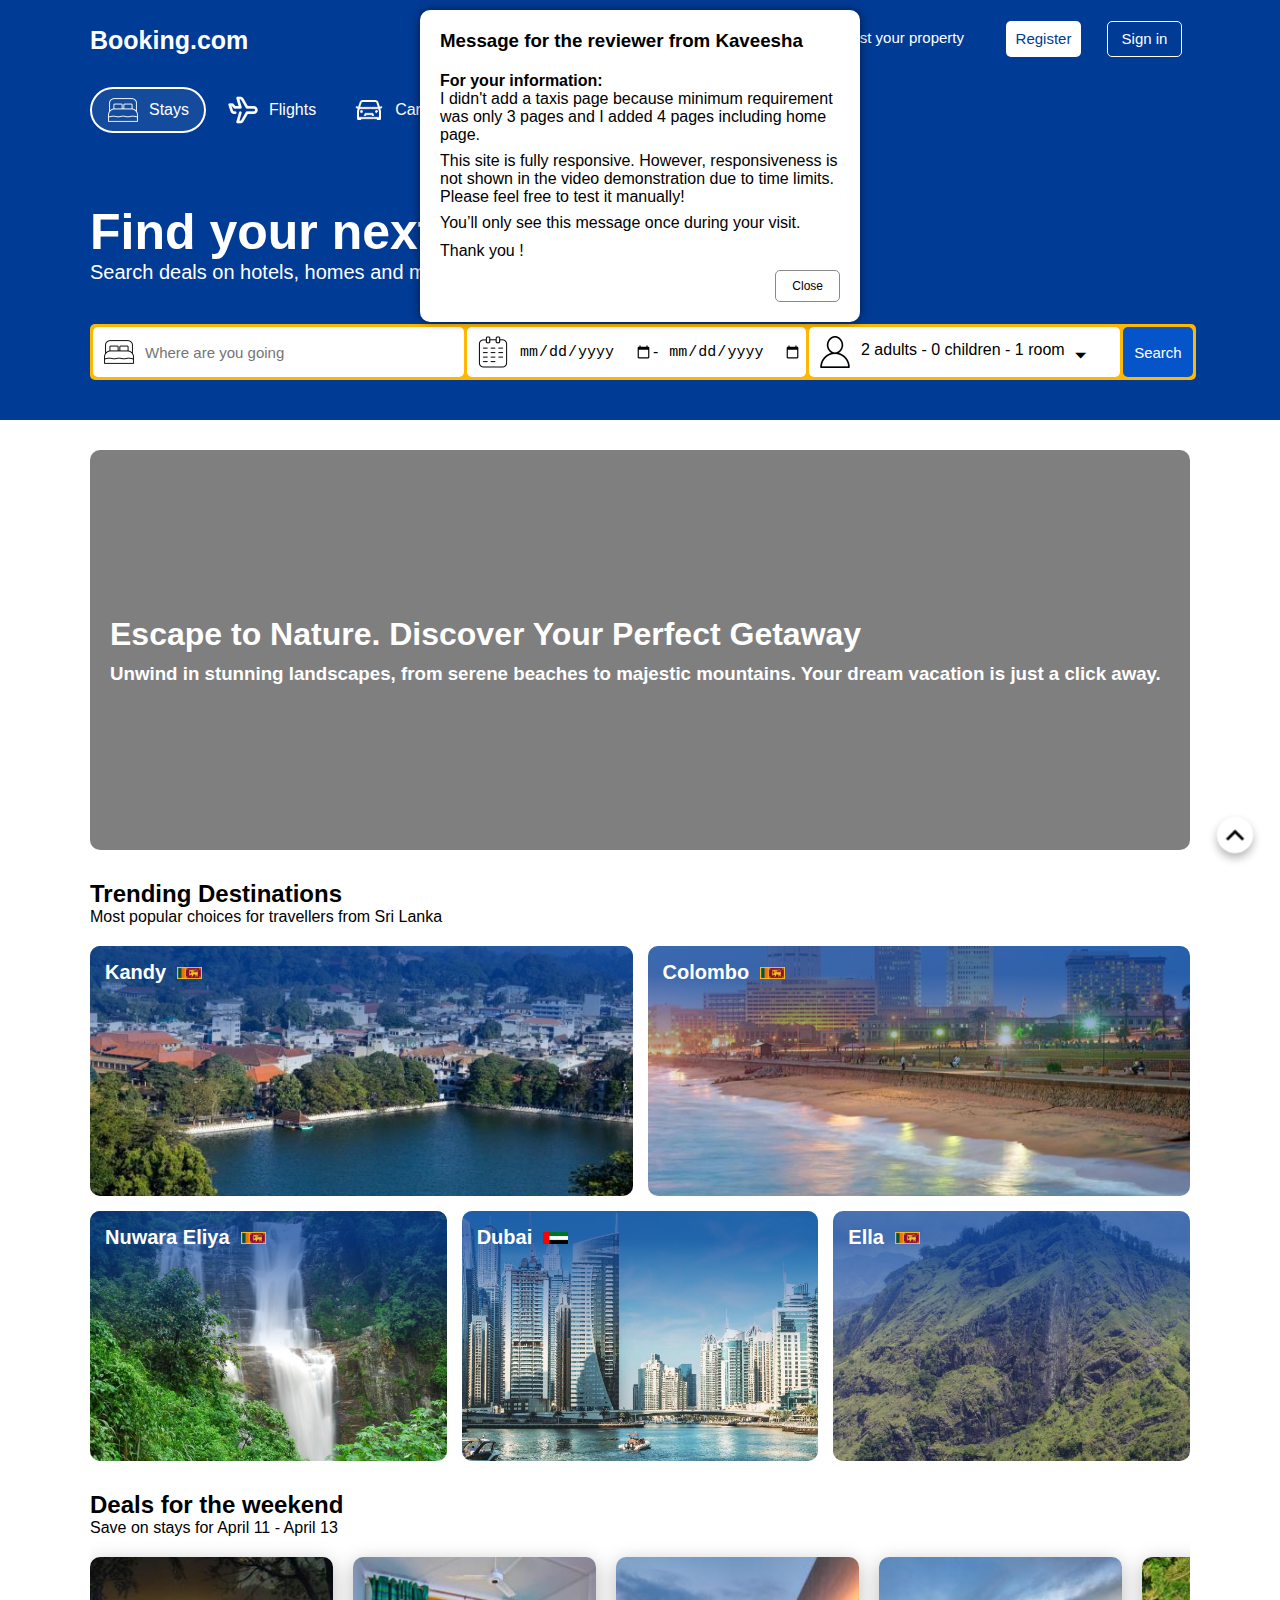
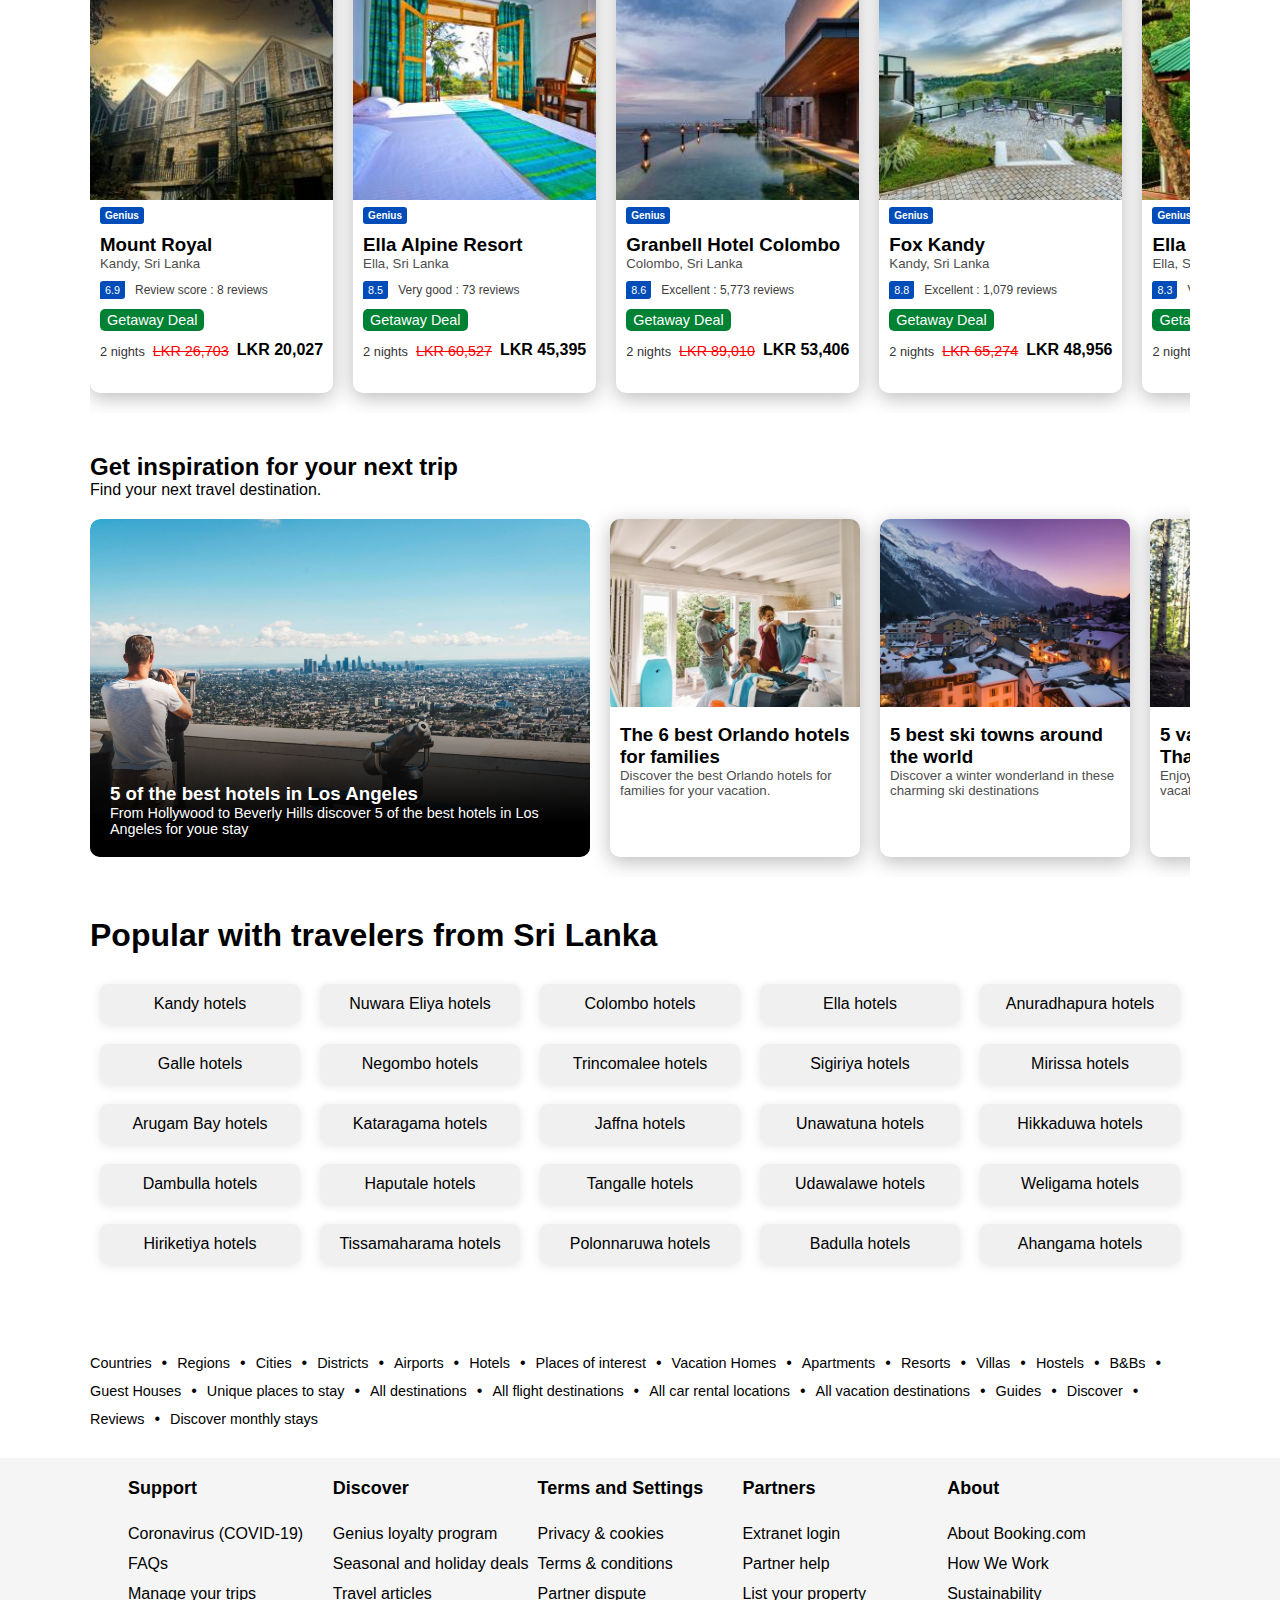
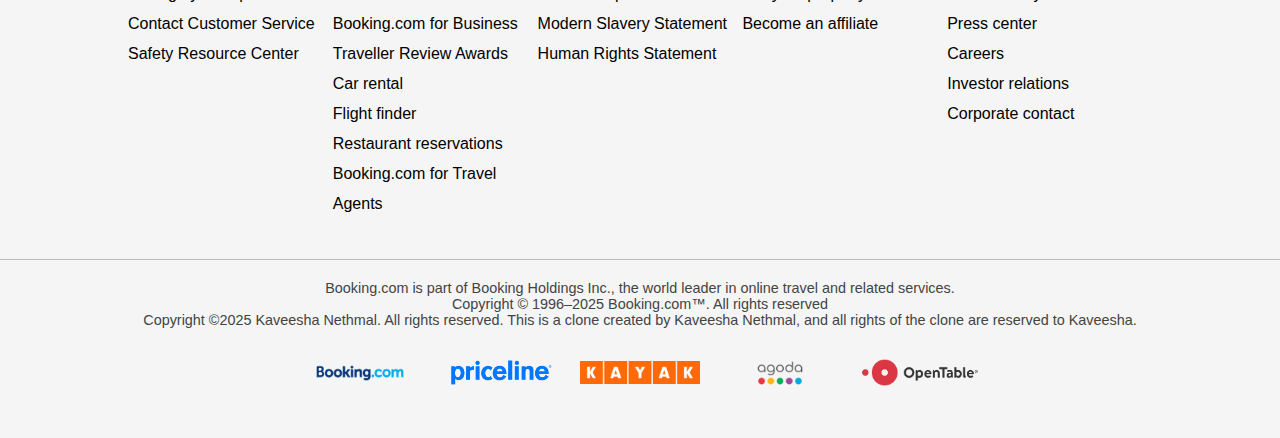
==== index.html @ efc2f918 "Initial commit" ====
<!DOCTYPE html>
<html lang="en">
  <head>
    <meta charset="UTF-8" />
    <meta name="viewport" content="width=device-width, initial-scale=1.0" />
    <meta
      name="description"
      content="Book hotels, flights, car rentals, and more at Booking.com. Get the best deals for your perfect vacation."
    />

    <link
      rel="icon"
      type="image/png"
      sizes="32x32"
      href="favicon/favicon-32x32.png"
    />
    <link
      rel="icon"
      type="image/png"
      sizes="16x16"
      href="favicon/favicon-16x16.png"
    />
    <link rel="shortcut icon" href="favicon/favicon.ico" />
    <link rel="apple-touch-icon" href="favicon/apple-touch-icon.png" />
    <link rel="manifest" href="favicon/site.webmanifest" />
    <title>
      Booking.com | Clone site | The best hotels, flights, car rentals &
      accommodations
    </title>
    <link rel="stylesheet" href="style.css" />

      <!-- Code By Kaveesha Nethmal 244176N -->
  </head>
  <body>
    <div class="firstAlertMessage">
      <div class="alert-message">
        <h3>Message for the reviewer from Kaveesha</h3>
        <h4>For your information:</h4>
        <p>
          I didn't add a taxis page because minimum requirement was only 3 pages
          and I added 4 pages including home page.
        </p>
        <p>
          This site is fully responsive. However, responsiveness is not shown in
          the video demonstration due to time limits. Please feel free to test
          it manually!
        </p>
        <p>You’ll only see this message once during your visit.</p>
        <p style="margin-top: 10px">Thank you !</p>
        <div class="close-btn-wrap">
          <button id="close-btn" onclick="hideNotification()">Close</button>
        </div>
      </div>
    </div>
    <div class="main-section-wrapper">
      <div class="main-section">
        <div class="title-bar">
          <h1 id="site-name">
            <a href="https://www.booking.com/">Booking.com</a>
          </h1>
          <ul class="preferences">
            <li class="group-1">
              <select name="currency-pr">
                <option value="lkr">LKR</option>
                <option value="usd">USD</option>
              </select>
            </li>
            <li class="pref-item group-1" id="lang" onclick="showAlert()"></li>
            <li class="pref-item group-1" id="help" onclick="showAlert()"></li>
            <li class="pref-item group-1" id="sell">
              <a
                href="https://join.booking.com/?aid=304142&label=gen173nr-1FCAEoggI46AdIM1gEaIUBiAEBmAExuAEXyAEP2AEB6AEB-AECiAIBqAIDuAKThcW_BsACAdICJGQyYTJjYzhhLWQwY2UtNGFlYy1iZDM1LWYxNTMzYjYzMGU4ZdgCBeACAQ&lang=en-us&sid=c67361e63d53489f1a1eac7b17ed093a&utm_medium=frontend&utm_source=topbar"
                target="_blank"
                >List your property</a
              >
            </li>
            <li class="sign group-2">
              <button class="connect" id="register" onclick="showAlert()">
                Register
              </button>
            </li>
            <li class="sign group-2">
              <button class="connect" id="sign-in" onclick="showAlert()">
                Sign in
              </button>
            </li>
          </ul>
        </div>

        <nav>
          <ul>
            <li>
              <a href="#" class="active-nav"
                ><img src="assets/logo/bed.png" alt="bed icon" /><span
                  >Stays</span
                ></a
              >
            </li>
            <li>
              <a href="flights.html"
                ><img src="assets/logo/flight.png" alt="flight icon" /><span
                  >Flights</span
                ></a
              >
            </li>
            <li>
              <a href="car_rent.html"
                ><img src="assets/logo/car.png" alt="car icon" /><span
                  >Car Rentals</span
                ></a
              >
            </li>
            <li>
              <a href="attractions.html"
                ><img
                  src="assets/logo/ferris_wheel.png"
                  alt="ferris wheel icon"
                /><span>Attractions</span></a
              >
            </li>
            <li>
              <a href="#" onclick="showAlertNonExist()"
                ><img src="assets/logo/taxi.png" alt="taxi icon" /><span
                  >Airport Taxi</span
                ></a
              >
            </li>
          </ul>
        </nav>

        <div class="main-text">
          <h1>Find your next stay</h1>
          <h3>Search deals on hotels, homes and much more...</h3>
        </div>

        <div class="input-bar">
          <div id="destination" class="input-items">
            <img src="assets/logo/bed_black.png" alt="bed logo" />
            <input type="text" placeholder="Where are you going" />
          </div>
          <div id="date" class="input-items">
            <img src="assets/logo/calender.png" alt="calender logo" />
            <input type="date" placeholder="Check-in date - Check-out date" />
            <span> - </span>
            <input type="date" placeholder="Check-in date - Check-out date" />
          </div>
          <div id="info" class="input-items" onclick="showDropMenu(event)">
            <div class="info-in-wrap">
              <img src="assets/logo/avatar.png" alt="avatar logo" />
              <p id="count">
                <span id="count-data">2 adults - 0 children - 1 room </span
                ><span id="arrow">⏶</span>
              </p>
            </div>

            <div class="drop-down" id="drop-menu">
              <div class="drop-down-item">
                <label for="adult-count">Adults</label>
                <input
                  type="number"
                  min="1"
                  step="1"
                  value="2"
                  id="adult-count"
                  class="count-input"
                />
              </div>
              <div class="drop-down-item">
                <label for="children-count">Children</label>
                <input
                  type="number"
                  min="0"
                  step="1"
                  value="0"
                  id="children-count"
                  class="count-input"
                />
              </div>
              <div class="drop-down-item">
                <label for="rooms-count">Rooms</label>
                <input
                  type="number"
                  min="1"
                  step="1"
                  value="1"
                  id="rooms-count"
                  class="count-input"
                />
              </div>
              <div class="drop-down-item" id="ispet_item">
                <label for="ispet">Travelling with pets ?</label>
                <input type="checkbox" id="ispet" />
              </div>
              <p class="message">
                Assistance animals aren't considered as pets.
              </p>
              <button id="confirm-btn" onclick="updateData()">Confirm</button>
            </div>
          </div>
          <button id="search-input" type="submit">Search</button>
        </div>
      </div>
    </div>

    <main>
      <a href="#" id="backToTop" title="Go to top"> </a>
      <div class="main-video">
        <video
          src="assets/The Breathtaking Beauty of Nature _ HD.mp4"
          autoplay
          muted
          loop
        ></video>
        <div class="video-text">
          <h1>Escape to Nature. Discover Your Perfect Getaway</h1>
          <h3>
            Unwind in stunning landscapes, from serene beaches to majestic
            mountains. Your dream vacation is just a click away.
          </h3>
        </div>
      </div>

      <div class="main-content">
        <div class="sub-section" id="trending">
          <div class="sub-section-title" id="trending-title">
            <h2>Trending Destinations</h2>
            <h4>Most popular choices for travellers from Sri Lanka</h4>
          </div>
          <div class="trending-dest">
            <div class="first-row">
              <div class="destination-places" id="kandy-des">
                <p class="name">
                  Kandy &nbsp;<span
                    ><img
                      src="assets/Flag_of_Sri_Lanka.png"
                      alt="flag of sri lanka"
                  /></span>
                </p>
              </div>
              <div class="destination-places" id="colombo-des">
                <p class="name">
                  Colombo &nbsp;<span
                    ><img
                      src="assets/Flag_of_Sri_Lanka.png"
                      alt="flag of sri lanka"
                  /></span>
                </p>
              </div>
            </div>
            <div class="second-row">
              <div class="destination-places" id="nuwaraeliya-des">
                <p class="name">
                  Nuwara Eliya &nbsp;<span
                    ><img
                      src="assets/Flag_of_Sri_Lanka.png"
                      alt="flag of sri lanka"
                  /></span>
                </p>
              </div>
              <div class="destination-places" id="dubai-des">
                <p class="name">
                  Dubai &nbsp;<span
                    ><img
                      src="assets/Flag_of_the_United_Arab_Emirates.png"
                      alt="flag of sri lanka"
                  /></span>
                </p>
              </div>
              <div class="destination-places" id="ella-des">
                <p class="name">
                  Ella &nbsp;<span
                    ><img
                      src="assets/Flag_of_Sri_Lanka.png"
                      alt="flag of sri lanka"
                  /></span>
                </p>
              </div>
            </div>
          </div>
        </div>

        <div class="sub-section" id="deals">
          <div class="sub-section-title" id="deals-title">
            <h2>Deals for the weekend</h2>
            <h4>Save on stays for April 11 - April 13</h4>
          </div>
          <div class="scroll-x-bar" id="deals-scrollbar">
            <a href="#" target="_blank" class="scroll-x-card" id="deal-1">
              <div class="place-image">
                <img
                  src="assets/deals_places/mtRoyal.jpg"
                  alt="Mount Royal Image"
                />
              </div>
              <div class="deal-content">
                <p class="genius-tag">Genius</p>
                <h3 class="hotel-name">Mount Royal</h3>
                <h5 class="hotel-address">Kandy, Sri Lanka</h5>
                <div class="review">
                  <p class="rating">6.9</p>
                  <p class="rate-text">Review score : <span>8 reviews</span></p>
                </div>
                <p class="offer">Getaway Deal</p>
                <div class="price">
                  <p class="time">2 nights</p>
                  <p class="old-price">LKR 26,703</p>
                  <p class="new-price">LKR 20,027</p>
                </div>
              </div>
            </a>

            <a href="#" target="_blank" class="scroll-x-card" id="deal-2">
              <div class="place-image">
                <img
                  src="assets/deals_places/EllaAlpine.jpg"
                  alt="Ella Alpine Image"
                />
              </div>
              <div class="deal-content">
                <p class="genius-tag">Genius</p>
                <h3 class="hotel-name">Ella Alpine Resort</h3>
                <h5 class="hotel-address">Ella, Sri Lanka</h5>
                <div class="review">
                  <p class="rating">8.5</p>
                  <p class="rate-text">Very good : <span>73 reviews</span></p>
                </div>
                <p class="offer">Getaway Deal</p>
                <div class="price">
                  <p class="time">2 nights</p>
                  <p class="old-price">LKR 60,527</p>
                  <p class="new-price">LKR 45,395</p>
                </div>
              </div>
            </a>

            <a href="#" target="_blank" class="scroll-x-card" id="deal-3">
              <div class="place-image">
                <img
                  src="assets/deals_places/granbell.jpg"
                  alt="Granbell Hotel Image"
                />
              </div>
              <div class="deal-content">
                <p class="genius-tag">Genius</p>
                <h3 class="hotel-name">Granbell Hotel Colombo</h3>
                <h5 class="hotel-address">Colombo, Sri Lanka</h5>
                <div class="review">
                  <p class="rating">8.6</p>
                  <p class="rate-text">
                    Excellent : <span>5,773 reviews</span>
                  </p>
                </div>
                <p class="offer">Getaway Deal</p>
                <div class="price">
                  <p class="time">2 nights</p>
                  <p class="old-price">LKR 89,010</p>
                  <p class="new-price">LKR 53,406</p>
                </div>
              </div>
            </a>

            <a href="#" target="_blank" class="scroll-x-card" id="deal-4">
              <div class="place-image">
                <img
                  src="assets/deals_places/foxKandy.jpg"
                  alt="Fox Kandy Image"
                />
              </div>
              <div class="deal-content">
                <p class="genius-tag">Genius</p>
                <h3 class="hotel-name">Fox Kandy</h3>
                <h5 class="hotel-address">Kandy, Sri Lanka</h5>
                <div class="review">
                  <p class="rating">8.8</p>
                  <p class="rate-text">
                    Excellent : <span>1,079 reviews</span>
                  </p>
                </div>
                <p class="offer">Getaway Deal</p>
                <div class="price">
                  <p class="time">2 nights</p>
                  <p class="old-price">LKR 65,274</p>
                  <p class="new-price">LKR 48,956</p>
                </div>
              </div>
            </a>

            <a href="#" target="_blank" class="scroll-x-card" id="deal-5">
              <div class="place-image">
                <img
                  src="assets/deals_places/EllaGreen.jpg"
                  alt="Ella green Image"
                />
              </div>
              <div class="deal-content">
                <p class="genius-tag">Genius</p>
                <h3 class="hotel-name">Ella Green Cottages</h3>
                <h5 class="hotel-address">Ella, Sri Lanka</h5>
                <div class="review">
                  <p class="rating">8.3</p>
                  <p class="rate-text">Very Good : <span>273 reviews</span></p>
                </div>
                <p class="offer">Getaway Deal</p>
                <div class="price">
                  <p class="time">2 nights</p>
                  <p class="old-price">LKR 43,674</p>
                  <p class="new-price">LKR 34,939</p>
                </div>
              </div>
            </a>

            <a href="#" target="_blank" class="scroll-x-card" id="deal-6">
              <div class="place-image">
                <img
                  src="assets/deals_places/nhCollection.jpg"
                  alt="NH collection Image"
                />
              </div>
              <div class="deal-content">
                <p class="genius-tag">Genius</p>
                <h3 class="hotel-name">NH Collection Colombo</h3>
                <h5 class="hotel-address">Colombo, Sri Lanka</h5>
                <div class="review">
                  <p class="rating">8.6</p>
                  <p class="rate-text">Excellent : <span>579 reviews</span></p>
                </div>
                <p class="offer">Limited time Deal</p>
                <div class="price">
                  <p class="time">2 nights</p>
                  <p class="old-price">LKR 74,768</p>
                  <p class="new-price">LKR 44,861</p>
                </div>
              </div>
            </a>

            <a href="#" target="_blank" class="scroll-x-card" id="deal-7">
              <div class="place-image">
                <img
                  src="assets/deals_places/hotelYo.jpg"
                  alt="Hotel Yo Image"
                />
              </div>
              <div class="deal-content">
                <p class="genius-tag">Genius</p>
                <h3 class="hotel-name">Hotel Yo Kandy</h3>
                <h5 class="hotel-address">Kandy, Sri Lanka</h5>
                <div class="review">
                  <p class="rating">8.4</p>
                  <p class="rate-text">Very Good : <span>766 reviews</span></p>
                </div>
                <p class="offer">Limited time Deal</p>
                <div class="price">
                  <p class="time">2 nights</p>
                  <p class="old-price">LKR 62,663</p>
                  <p class="new-price">LKR 40,731</p>
                </div>
              </div>
            </a>

            <a href="#" target="_blank" class="scroll-x-card" id="deal-8">
              <div class="place-image">
                <img
                  src="assets/deals_places/levonB.jpg"
                  alt="Levon Boutique Image"
                />
              </div>
              <div class="deal-content">
                <p class="genius-tag">Genius</p>
                <h3 class="hotel-name">Levon Boutique Hotel</h3>
                <h5 class="hotel-address">Ella, Sri Lanka</h5>
                <div class="review">
                  <p class="rating">8.7</p>
                  <p class="rate-text">Excellent : <span>195 reviews</span></p>
                </div>
                <p class="offer">Getaway Deal</p>
                <div class="price">
                  <p class="time">2 nights</p>
                  <p class="old-price">LKR 180,987</p>
                  <p class="new-price">LKR 72,395</p>
                </div>
              </div>
            </a>

            <a href="#" target="_blank" class="scroll-x-card" id="deal-9">
              <div class="place-image">
                <img
                  src="assets/deals_places/sayuraHouse.jpg"
                  alt="Sayura house Image"
                />
              </div>
              <div class="deal-content">
                <p class="genius-tag">Genius</p>
                <h3 class="hotel-name">Sayura House</h3>
                <h5 class="hotel-address">Colombo, Sri Lanka</h5>
                <div class="review">
                  <p class="rating">9.3</p>
                  <p class="rate-text">Wonderful : <span>485 reviews</span></p>
                </div>
                <p class="offer">Getaway Deal</p>
                <div class="price">
                  <p class="time">2 nights</p>
                  <p class="old-price">LKR 48,463</p>
                  <p class="new-price">LKR 29,077</p>
                </div>
              </div>
            </a>

            <a href="#" target="_blank" class="scroll-x-card" id="deal-10">
              <div class="place-image">
                <img
                  src="assets/deals_places/travellersNest.jpg"
                  alt="Travellers Nest Image"
                />
              </div>
              <div class="deal-content">
                <p class="genius-tag">Genius</p>
                <h3 class="hotel-name">Hotel Travellers Nest Kandy</h3>
                <h5 class="hotel-address">Kandy, Sri Lanka</h5>
                <div class="review">
                  <p class="rating">7.8</p>
                  <p class="rate-text">Good : <span>443 reviews</span></p>
                </div>
                <p class="offer">Getaway Deal</p>
                <div class="price">
                  <p class="time">2 nights</p>
                  <p class="old-price">LKR 97,027</p>
                  <p class="new-price">LKR 29,109</p>
                </div>
              </div>
            </a>
          </div>
        </div>

        <div class="sub-section" id="ideas">
          <div class="sub-section-title" id="ideas-title">
            <h2>Get inspiration for your next trip</h2>
            <h4>Find your next travel destination.</h4>
          </div>

          <div class="scroll-x-bar next-trip-bar" id="ideas-scrollbar">
            <a href="#" target="_blank" id="first-card">
              <div class="article-nav">
                <div class="article-image">
                  <img src="assets/losangales.jpg" alt="" />
                </div>
                <div class="article-overlay-text">
                  <h3>5 of the best hotels in Los Angeles</h3>
                  <p>
                    From Hollywood to Beverly Hills discover 5 of the best
                    hotels in Los Angeles for youe stay
                  </p>
                </div>
              </div>
            </a>

            <a
              href="#"
              target="_blank"
              class="scroll-x-card next-trip-card"
              id="recom-card-2"
            >
              <div class="place-image">
                <img src="assets/orlandofamily.jpg" alt="A family" />
              </div>
              <div class="deal-content">
                <h3 class="title-recom">
                  The 6 best Orlando hotels for families
                </h3>
                <h5 class="description-recom">
                  Discover the best Orlando hotels for families for your
                  vacation.
                </h5>
              </div>
            </a>

            <a
              href="#"
              target="_blank"
              class="scroll-x-card next-trip-card"
              id="recom-card-3"
            >
              <div class="place-image">
                <img src="assets/skitown.jpg" alt="an image of a snowy city" />
              </div>
              <div class="deal-content">
                <h3 class="title-recom">5 best ski towns around the world</h3>
                <h5 class="description-recom">
                  Discover a winter wonderland in these charming ski
                  destinations
                </h5>
              </div>
            </a>

            <a
              href="#"
              target="_blank"
              class="scroll-x-card next-trip-card"
              id="recom-card-4"
            >
              <div class="place-image">
                <img src="assets/vacation.jpg" alt="vacation home" />
              </div>
              <div class="deal-content">
                <h3 class="title-recom">
                  5 vacation homes for a Thanksgiving getaway
                </h3>
                <h5 class="description-recom">
                  Enjoy Thanksgiving dinner at these vacation homes
                </h5>
              </div>
            </a>

            <a
              href="#"
              target="_blank"
              class="scroll-x-card next-trip-card"
              id="recom-card-5"
            >
              <div class="place-image">
                <img src="assets/orlandofamily.jpg" alt="A family" />
              </div>
              <div class="deal-content">
                <h3 class="title-recom">6 incredible Bangkok rooftop bars</h3>
                <h5 class="description-recom">
                  Amazing city views, cocktails and world class cuisine
                </h5>
              </div>
            </a>
          </div>
        </div>

        <div class="sub-section" id="ideas">
          <div class="sub-section-title" id="ideas-title">
            <h1>Popular with travelers from Sri Lanka</h1>
          </div>
          <div class="popular-hotel-list">
            <a href="#" class="popular-hotel"><div>Kandy hotels</div></a>
            <a href="#" class="popular-hotel"><div>Nuwara Eliya hotels</div></a>
            <a href="#" class="popular-hotel"><div>Colombo hotels</div></a>
            <a href="#" class="popular-hotel"><div>Ella hotels</div></a>
            <a href="#" class="popular-hotel"><div>Anuradhapura hotels</div></a>
            <a href="#" class="popular-hotel"><div>Galle hotels</div></a>
            <a href="#" class="popular-hotel"><div>Negombo hotels</div></a>
            <a href="#" class="popular-hotel"><div>Trincomalee hotels</div></a>
            <a href="#" class="popular-hotel"><div>Sigiriya hotels</div></a>
            <a href="#" class="popular-hotel"><div>Mirissa hotels</div></a>
            <a href="#" class="popular-hotel"><div>Arugam Bay hotels</div></a>
            <a href="#" class="popular-hotel"><div>Kataragama hotels</div></a>
            <a href="#" class="popular-hotel"><div>Jaffna hotels</div></a>
            <a href="#" class="popular-hotel"><div>Unawatuna hotels</div></a>
            <a href="#" class="popular-hotel"><div>Hikkaduwa hotels</div></a>
            <a href="#" class="popular-hotel"><div>Dambulla hotels</div></a>
            <a href="#" class="popular-hotel"><div>Haputale hotels</div></a>
            <a href="#" class="popular-hotel"><div>Tangalle hotels</div></a>
            <a href="#" class="popular-hotel"><div>Udawalawe hotels</div></a>
            <a href="#" class="popular-hotel"><div>Weligama hotels</div></a>
            <a href="#" class="popular-hotel"><div>Hiriketiya hotels</div></a>
            <a href="#" class="popular-hotel"
              ><div>Tissamaharama hotels</div></a
            >
            <a href="#" class="popular-hotel"><div>Polonnaruwa hotels</div></a>
            <a href="#" class="popular-hotel"><div>Badulla hotels</div></a>
            <a href="#" class="popular-hotel"><div>Ahangama hotels</div></a>
          </div>
        </div>

        <div class="explore-list">
          <ul>
            <li><a href="#">Countries</a></li>
            <li><a href="#">Regions</a></li>
            <li><a href="#">Cities</a></li>
            <li><a href="#">Districts</a></li>
            <li><a href="#">Airports</a></li>
            <li><a href="#">Hotels</a></li>
            <li><a href="#">Places of interest</a></li>
            <li><a href="#">Vacation Homes</a></li>
            <li><a href="#">Apartments</a></li>
            <li><a href="#">Resorts</a></li>
            <li><a href="#">Villas</a></li>
            <li><a href="#">Hostels</a></li>
            <li><a href="#">B&Bs</a></li>
            <li><a href="#">Guest Houses</a></li>
            <li><a href="#">Unique places to stay</a></li>
            <li><a href="#">All destinations</a></li>
            <li><a href="#">All flight destinations</a></li>
            <li><a href="#">All car rental locations</a></li>
            <li><a href="#">All vacation destinations</a></li>
            <li><a href="#">Guides</a></li>
            <li><a href="#">Discover</a></li>
            <li><a href="#">Reviews</a></li>
            <li><a href="#">Discover monthly stays</a></li>
          </ul>
        </div>
      </div>
    </main>

    <div class="footer-nav-wrapper">
      <div class="footer-nav">
        <div class="nav-item">
          <h2 class="footer-nav-title">Support</h2>
          <ul>
            <li><a href="#">Coronavirus (COVID-19) FAQs</a></li>
            <li><a href="#">Manage your trips</a></li>
            <li><a href="#">Contact Customer Service</a></li>
            <li><a href="#">Safety Resource Center</a></li>
          </ul>
        </div>
        <div class="nav-item">
          <h2 class="footer-nav-title">Discover</h2>
          <ul>
            <li><a href="#">Genius loyalty program</a></li>
            <li><a href="#">Seasonal and holiday deals</a></li>
            <li><a href="#">Travel articles</a></li>
            <li><a href="#">Booking.com for Business</a></li>
            <li><a href="#">Traveller Review Awards</a></li>
            <li><a href="#">Car rental</a></li>
            <li><a href="#">Flight finder</a></li>
            <li><a href="#">Restaurant reservations</a></li>
            <li><a href="#">Booking.com for Travel Agents</a></li>
          </ul>
        </div>
        <div class="nav-item">
          <h2 class="footer-nav-title">Terms and Settings</h2>
          <ul>
            <li><a href="#">Privacy & cookies</a></li>
            <li><a href="#">Terms & conditions</a></li>
            <li><a href="#">Partner dispute</a></li>
            <li><a href="#">Modern Slavery Statement</a></li>
            <li><a href="#">Human Rights Statement</a></li>
          </ul>
        </div>
        <div class="nav-item">
          <h2 class="footer-nav-title">Partners</h2>
          <ul>
            <li><a href="#">Extranet login</a></li>
            <li><a href="#">Partner help</a></li>
            <li><a href="#">List your property</a></li>
            <li><a href="#">Become an affiliate</a></li>
          </ul>
        </div>
        <div class="nav-item">
          <h2 class="footer-nav-title">About</h2>
          <ul>
            <li><a href="#">About Booking.com</a></li>
            <li><a href="#">How We Work</a></li>
            <li><a href="#">Sustainability</a></li>
            <li><a href="#">Press center</a></li>
            <li><a href="#">Careers</a></li>
            <li><a href="#">Investor relations</a></li>
            <li><a href="#">Corporate contact</a></li>
          </ul>
        </div>
      </div>
    </div>

    <footer>
      <div class="footer-text">
        <p>
          Booking.com is part of Booking Holdings Inc., the world leader in
          online travel and related services.
        </p>
        <p>Copyright © 1996–2025 Booking.com™. All rights reserved</p>
        <p>
          Copyright ©2025 Kaveesha Nethmal. All rights reserved. This is a clone
          created by Kaveesha Nethmal, and all rights of the clone are reserved
          to Kaveesha.
        </p>
      </div>
      <div class="logo-list">
        <img
          src="assets/footer_logo/Booking_com_logo.png"
          alt="logo of booking.com"
        />
        <img
          src="assets/footer_logo/Priceline_logo.png"
          alt="logo of priceline"
        />
        <img src="assets/footer_logo/Kayak_Logo.png" alt="logo of kayak" />
        <img src="assets/footer_logo/agoda_logo.png" alt="logo of agoda" />
        <img
          src="assets/footer_logo/opentable_logo.png"
          alt="logo of opentable"
        />
      </div>
    </footer>
      <!-- Code By Kaveesha Nethmal 244176N -->
    <script src="main.js"></script>
  </body>
</html>
---- style.css ----
* {
  margin: 0;
  padding: 0;
}

html {
  scroll-behavior: smooth;
}

body {
  width: 100%;
  font-family: "Segoe UI", "Helvetica Neue", Helvetica, Arial, sans-serif;
  position: relative;
}

.firstAlertMessage {
  position: absolute;
  top: 0;
  left: 0;
  width: 100vw;
  margin-top: 10px;
  display: flex;
  justify-content: center;
}

.firstAlertMessage .alert-message {
  max-width: 400px;
  height: auto;
  background-color: white;
  margin: 0 10px;
  padding: 20px;
  border-radius: 10px;
  box-shadow: rgba(0, 0, 0, 0.518) 0 0 10px;
}

.firstAlertMessage.hide {
  opacity: 0;
  transform: translateY(-600px);
  transition: all ease-in-out 0.5s;
}

.firstAlertMessage .alert-message h3 {
  margin-bottom: 20px;
}

.firstAlertMessage .alert-message p {
  margin-bottom: 8px;
}

.close-btn-wrap {
  width: 100%;
  display: flex;
  justify-content: flex-end;
  margin-top: 10px;
}

#close-btn {
  border: none;
  outline: none;
  padding: 8px 16px;
  font-size: 12px;
  border-radius: 5px;
  background-color: white;
  border: solid #898989 1px;
  cursor: pointer;
}

#close-btn:hover {
  border: solid #003b95 1px;
  background-color: #003b95;
  color: white;
}

.main-section-wrapper {
  width: 100%;
  background-color: #003b95;
  padding-top: 20px;
}

.main-section,
main {
  max-width: 1100px;
  margin: 0 auto;
  padding-top: 15px;
  display: flex;
  flex-direction: column;
  padding: 0 30px;
}

.title-bar {
  display: flex;
  justify-content: space-between;
  align-items: center;
  width: 100%;
}

.title-bar #site-name a {
  text-decoration: none;
  color: white;
  font-size: 25px;
}

.title-bar ul {
  list-style: none;
  display: flex;
  flex-wrap: wrap;
}

.title-bar ul .pref-item,
.title-bar ul li select {
  color: white;
  cursor: pointer;
  padding: 8px 16px;
  border-radius: 5px;
  font-size: 15px;
}

.title-bar ul li {
  transition: all ease-in-out 0.3s;
}

.title-bar ul li:hover {
  background-color: rgba(255, 255, 255, 0.112);
}

.title-bar ul li select {
  height: 100%;
  background-color: #00000000;
  border: solid #00000000 1px;
  border-radius: 5px;
  appearance: none;
}

.title-bar ul li select option {
  border: none;
  color: black;
  padding: 0;
  margin: 0;
}

.title-bar ul #lang,
.title-bar ul #help {
  background-image: url(assets/Flag_USA.webp);
  background-size: cover;
  background-repeat: no-repeat;
  background-position: left;
  background-position-x: -3px;
  height: 20px;
  width: 20px;
  border-radius: 20px;
  padding: 0;
  margin: 8px 16px;
}

.title-bar ul #help {
  background-image: url(assets/logo/q_mark.png);
  background-position-x: 0;
}

.title-bar ul #sell a {
  text-decoration: none;
  color: white;
}

.title-bar ul .connect {
  border: none;
  outline: none;
  height: 100%;
  width: 5em;
  font-size: 15px;
  color: #003b95;
  cursor: pointer;
  border-radius: 5px;
  margin-left: 10px;
  background-color: white;
}

.title-bar ul .sign:hover {
  background-color: #00000000;
  transform: scale(105%);
}

.title-bar ul #sign-in {
  background-color: #00000000;
  color: white;
  border: solid white 1px;
}

.title-bar ul li {
  margin: 0 8px;
}

nav {
  width: 100%;
  display: flex;
  align-items: center;
  margin: 30px 0;
  overflow-x: auto;
  scrollbar-width: none;
  scrollbar-color: #00000000;
}

nav ul {
  list-style: none;
  display: flex;
  gap: 5px;
  align-items: center;
  flex-wrap: nowrap;
  overflow-x: auto;
  scrollbar-width: none;
  scrollbar-color: #00000000;
  min-width: max-content;
  width: 100%;
}

nav ul li {
  flex-shrink: 0;
}

nav ul li a {
  display: flex;
  align-items: center;
  text-decoration: none;
  padding: 5px 15px;
  color: white;
  width: auto;
  border-radius: 50px;
  border: solid #00000000 1px;
  transition: all ease-in-out 0.2s;
}

nav ul li a img {
  height: 2em;
  margin-right: 10px;
}

nav ul li a:hover {
  background-color: rgba(255, 255, 255, 0.083);
}

.active-nav {
  border: solid white 2px;
  background-color: rgba(255, 255, 255, 0.083);
}

.main-text {
  margin: 40px 0;
}

.main-text h1 {
  color: white;
  font-size: 40px;
}

.main-text h3 {
  color: white;
  font-weight: 500;
  font-size: 20px;
}

.input-bar {
  width: 100%;
  height: 50px;
  margin: 0 auto;
  margin-bottom: 40px;
  display: flex;
  gap: 3px;
  background-color: #ffb700;
  padding: 3px;
  border-radius: 5px;
}

.input-bar .input-items {
  display: flex;
  align-items: center;
  background-color: white;
  border-radius: 5px;
  padding: 10px;
}

.input-bar .input-items img {
  height: 2em;
}

.input-bar .input-items input {
  height: 100%;
  width: 100%;
  background-color: #00000000;
  border: none;
  outline: none;
  font-size: 15px;
  padding-left: 10px;
}

#destination {
  width: 35%;
}

#date,
#info {
  width: 29%;
}

#search-input {
  width: 7%;
  transition: all ease-in-out 0.2s;
}

#search-input:active {
  transform: scale(98%);
}

#info {
  position: relative;
  cursor: pointer;
}

#info .info-in-wrap {
  display: flex;
  align-items: center;
}

#info .info-in-wrap p {
  padding-left: 10px;
}

#arrow {
  padding: 5px 5px;
  padding-top: 0;
  display: inline-block;
  transform: rotate(-180deg);
  transition: all ease-in 0.2s;
}

#info .drop-down {
  position: absolute;
  top: 100%;
  margin-top: 10px;
  background-color: white;
  border-radius: 10px;
  padding: 20px;
  width: 250px;
  display: flex;
  flex-direction: column;
  z-index: 1000;
  box-shadow: rgba(0, 0, 0, 0.518) 0 0 10px;
  display: none;
}

.drop-down .drop-down-item {
  display: flex;
  align-items: center;
  justify-content: space-between;
  margin-bottom: 15px;
}

.drop-down .drop-down-item .count-input {
  width: 100px;
  padding: 5px 10px;
  border-radius: 5px;
  border: solid rgb(197, 197, 197) 1px;
}

#ispet-item {
  margin: 30px 0;
}

.drop-down .drop-down-item #ispet {
  width: 30px;
}

.drop-down .message {
  font-size: 12px;
  color: #4e4e4e;
}

.drop-down button {
  width: 100%;
  padding: 10px 0;
  outline: none;
  border: none;
  background-color: white;
  font-size: 15px;
  margin-top: 20px;
  border-radius: 5px;
  border: solid #003b95 1px;
  cursor: pointer;
  transition: background-color 0.3s ease-in-out, transform 0.1s ease-in-out;
}

.drop-down button:hover {
  background-color: #003b95;
  color: white;
}

.drop-down button:active {
  transform: scale(97%);
}

#search-input {
  border: none;
  outline: none;
  font-size: 15px;
  color: white;
  background-color: #0654c9;
  border-radius: 5px;
  cursor: pointer;
}

#search-input:hover {
  background-color: #003b95;
}

#backToTop {
  position: fixed;
  bottom: 50px;
  right: 30px;
  background-image: url(assets/topbg3.png);
  background-size: cover;
  background-repeat: no-repeat;
  color: #000;
  border: none;
  border-radius: 100px;
  padding: 15px;
  cursor: pointer;
  font-size: 18px;
  text-decoration: none;
  text-align: center;
  box-shadow: 0 4px 8px rgba(0, 0, 0, 0.3);
  z-index: 1000;
  transition: 0.3s ease-in-out;
  transform: scale(120%);
}

#backToTop:hover {
  transform: scale(135%);
}

#backToTop:active {
  transform: scale(100%);
}

.main-video {
  position: relative;
  margin-top: 30px;
  height: 400px;
  border-radius: 10px;
}

.main-video video {
  position: relative;
  width: 100%;
  height: 400px;
  object-fit: cover;
  border-radius: 10px;
}

.main-video .video-text {
  position: absolute;
  display: flex;
  flex-direction: column;
  justify-content: center;
  top: 0;
  left: 0;
  right: 0;
  bottom: 0;
  padding: 20px;
  color: white;
  border-radius: 10px;
  background: rgba(0, 0, 0, 0.5);
}

.main-video .video-text h3 {
  font-weight: 600;
  margin-top: 10px;
}

.main-content {
  margin-top: 30px;
}

.trending-dest {
  margin-top: 20px;
}

.sub-section-title h4 {
  font-weight: 500;
}

#kandy-des {
  background-image: url(assets/kandy.jpg);
}

#colombo-des {
  background-image: url(assets/colombo.jpg);
}

#nuwaraeliya-des {
  background-image: url(assets/nuwaraeliya.jpg);
}

#dubai-des {
  background-image: url(assets/dubai.jpg);
}

#ella-des {
  background-image: url(assets/ella.jpg);
}

.sub-section .destination-places {
  background-size: cover;
  background-repeat: no-repeat;
  background-position: center;
  width: 100%;
  border-radius: 10px;
}

.sub-section .first-row,
.sub-section .second-row {
  display: flex;
  gap: 15px;
  justify-content: center;
  width: 100%;
  margin-bottom: 15px;
  height: 250px;
}

.destination-places .name {
  height: 100%;
  padding: 15px;
  border-radius: 10px;
  color: white;
  font-size: 20px;
  font-weight: 600;
  background: linear-gradient(to bottom, #003c95b5 10%, #00000000 50%);
  transition: all ease-in-out 0.3s;
  cursor: pointer;
}

.destination-places .name:hover {
  background: linear-gradient(to bottom, #01275fb5 10%, #00000000 50%);
}

.name span {
  display: inline-block;
  width: 25px;
}

.name span img {
  width: 100%;
}

#deals {
  margin-top: 30px;
}

.scroll-x-bar {
  display: flex;
  overflow-x: auto;
  scroll-snap-type: x mandatory;
  scrollbar-width: thin;
  scrollbar-color: #49494941 transparent;
  scroll-behavior: smooth;
  gap: 20px;
  padding: 20px 0;
}

.scroll-x-card {
  display: flex;
  flex-direction: column;
  border-radius: 10px;
  scroll-snap-align: start;
  flex: 0 0 auto;
  box-shadow: rgba(0, 0, 0, 0.266) 0 5px 20px;
  cursor: pointer;
  text-decoration: none;
  color: black;
}

.scroll-x-card .place-image {
  width: 100%;
}

.scroll-x-card .place-image img {
  border-radius: 10px 10px 0 0;
  object-fit: cover;
}

.scroll-x-card .deal-content {
  padding: 10px;
  padding-top: 3px;
}

.deal-content .genius-tag {
  font-size: 10px;
  font-weight: 600;
  color: white;
  background-color: #004cb8;
  width: fit-content;
  padding: 3px 5px;
  border-radius: 3px;
}

.deal-content .hotel-name {
  margin-top: 10px;
}

.deal-content .hotel-address {
  font-weight: 400;
  color: rgb(77, 77, 77);
}

.deal-content .review {
  display: flex;
  gap: 10px;
  align-items: center;
  font-size: 12px;
  color: #3e3e3e;
  margin: 10px 0;
}

.deal-content .review .rating {
  font-size: 0.9em;
  color: white;
  background-color: #004cb8;
  width: fit-content;
  padding: 3px 5px;
  border-radius: 3px 0;
}

.deal-content .offer {
  width: fit-content;
  padding: 3px 7px;
  border-radius: 5px;
  font-size: 0.9em;
  background-color: #008234;
  color: white;
}

.deal-content .price {
  display: flex;
  gap: 8px;
  justify-content: flex-end;
  align-items: end;
  margin-top: 10px;
}

.deal-content .price .time {
  font-size: 0.8em;
  color: #343434;
}

.deal-content .price .old-price {
  font-size: 0.9em;
  color: red;
  text-decoration: line-through;
}

.deal-content .price .new-price {
  font-size: 1em;
  font-weight: 600;
}

.next-trip-bar {
  scroll-snap-type: none;
}

#ideas {
  margin-top: 40px;
}

.next-trip-card {
  scroll-snap-align: none;
}

#first-card {
  display: block;
  text-decoration: none;
  color: black;
}

#first-card .article-nav {
  position: relative;
  width: 500px;
  height: 100%;
}

#first-card .article-image {
  height: 100%;
  width: 500px;
  border-radius: 10px;
  overflow: hidden;
}

#first-card .article-image img {
  width: 100%;
  height: 100%;
  object-fit: cover;
  object-position: center;
  border-radius: 10px;
  transition: transform ease-in-out 0.3s;
}

.article-nav .article-overlay-text {
  position: absolute;
  top: 0;
  left: 0;
  width: 100%;
  height: 100%;
  display: flex;
  flex-direction: column;
  justify-content: flex-end;
  color: white;
  box-sizing: border-box;
  background: linear-gradient(to top, rgb(0, 0, 0) 10%, transparent 50%);
  border-radius: 10px;
  padding: 20px;
}

#first-card:hover .article-image img {
  transform: scale(105%);
}

.article-nav .article-overlay-text p {
  font-size: 0.9em;
}

.next-trip-card {
  width: 250px;
}

.place-image img {
  width: 100%;
}

.title-recom {
  margin-top: 10px;
}

.description-recom {
  font-weight: 400;
  color: rgb(77, 77, 77);
}

.popular-hotel-list {
  display: grid;
  grid-template-columns: repeat(5, 1fr);
  gap: 20px;
  padding: 10px;
  margin: 20px 0;
}

.popular-hotel {
  display: block;
  background-color: #f0f0f0;
  padding: 10px;
  border-radius: 8px;
  box-shadow: rgba(0, 0, 0, 0.1) 0 2px 10px;
  text-align: center;
  color: black;
  text-decoration: none;
  border: solid #00000000 1px;
  transition: all ease-in-out 0.3s;
}

.popular-hotel:hover {
  border: solid #003b95 1px;
}

@media (max-width: 1200px) {
  .popular-hotel-list {
    grid-template-columns: repeat(4, 1fr);
  }
}

@media (max-width: 900px) {
  .popular-hotel-list {
    grid-template-columns: repeat(3, 1fr);
  }
}

@media (max-width: 600px) {
  .popular-hotel-list {
    grid-template-columns: repeat(2, 1fr);
  }
}

@media (max-width: 400px) {
  .popular-hotel-list {
    grid-template-columns: 1fr;
  }
}

.explore-list {
  padding-top: 50px;
  margin: 30px 0;
}

.explore-list ul {
  list-style: none;
  display: flex;
  flex-wrap: wrap;
  gap: 10px;
}

.explore-list ul li a {
  color: black;
  text-decoration: none;
  font-size: 0.9em;
  transition: all ease-in-out 0.3s;
}

.explore-list ul li a:hover {
  color: #003b95;
  text-decoration: underline;
}

.explore-list ul li:not(:last-of-type)::after {
  content: "•";
  margin-left: 10px;
}

.footer-nav-wrapper {
  background-color: #f5f5f5;
  padding: 20px 0;
  width: 100%;
  display: flex;
  justify-content: center;
}

.footer-nav {
  width: 80%;
  margin: 0 auto;
  display: grid;
  grid-template-columns: repeat(5, 1fr);
}

.footer-nav .nav-item .footer-nav-title {
  font-size: 18px;
}

.footer-nav .nav-item ul {
  list-style: none;
  padding: 20px 0;
}

.footer-nav .nav-item ul li a {
  text-decoration: none;
  color: black;
  line-height: 30px;
}

.footer-nav .nav-item ul li a:hover {
  text-decoration: underline;
}

footer {
  width: 100%;
  background-color: #f5f5f5;
  padding: 20px 0;
  border-top: solid rgb(186, 186, 186) 1px;
  display: flex;
  flex-direction: column;
}

.footer-text p {
  padding: 0 20px;
  text-align: center;
  color: rgb(67, 67, 67);
  font-size: 0.9em;
}

.logo-list {
  height: 50px;
  margin: 20px auto;
  display: flex;
  gap: 20px;
}

.logo-list img {
  height: 100%;
  max-width: 200px;
  object-fit: contain;
  width: 120px;
}

@media only screen and (max-width: 770px) {
  .sub-section .first-row,
  .sub-section .second-row {
    display: flex;
    flex-direction: column;
    height: auto;
  }

  .sub-section .destination-places {
    height: 300px;
  }

  .logo-list {
    height: auto;
    flex-direction: column;
  }

  .footer-nav-wrapper {
    display: none;
  }
}

@media only screen and (max-width: 850px) {
  .input-bar {
    width: 100%;
    height: auto;
    flex-direction: column;
  }

  #destination,
  #date,
  #info {
    width: auto;
  }

  #search-input {
    width: 100%;
    height: 40px;
  }
}

@media only screen and (max-width: 580px) {
  #first-card .article-nav {
    width: 300px;
  }

  #first-card .article-image {
    width: 300px;
  }

  nav {
    padding-bottom: 10px;
    border-bottom: solid rgb(115, 115, 115) 1px;
  }

}

@media only screen and (max-width: 800px) {
  .title-bar {
    justify-content: center;
    align-items: center;
    flex-direction: column;
  }

  nav ul {
    justify-content: center;
  }
}

@media only screen and (max-width: 612px) {
  .preferences .group-1 {
    display: none;
  }

  .preferences .group-2 {
    padding: 10px 0;
    height: 30px;
  }

  .title-bar {
    justify-content: space-between;
    align-items: center;
    flex-direction: row;
  }
}

@media only screen and (min-width: 700px) {
  .main-text h1 {
    font-size: 50px;
  }
}

/* Code By Kaveesha Nethmal 244176N */
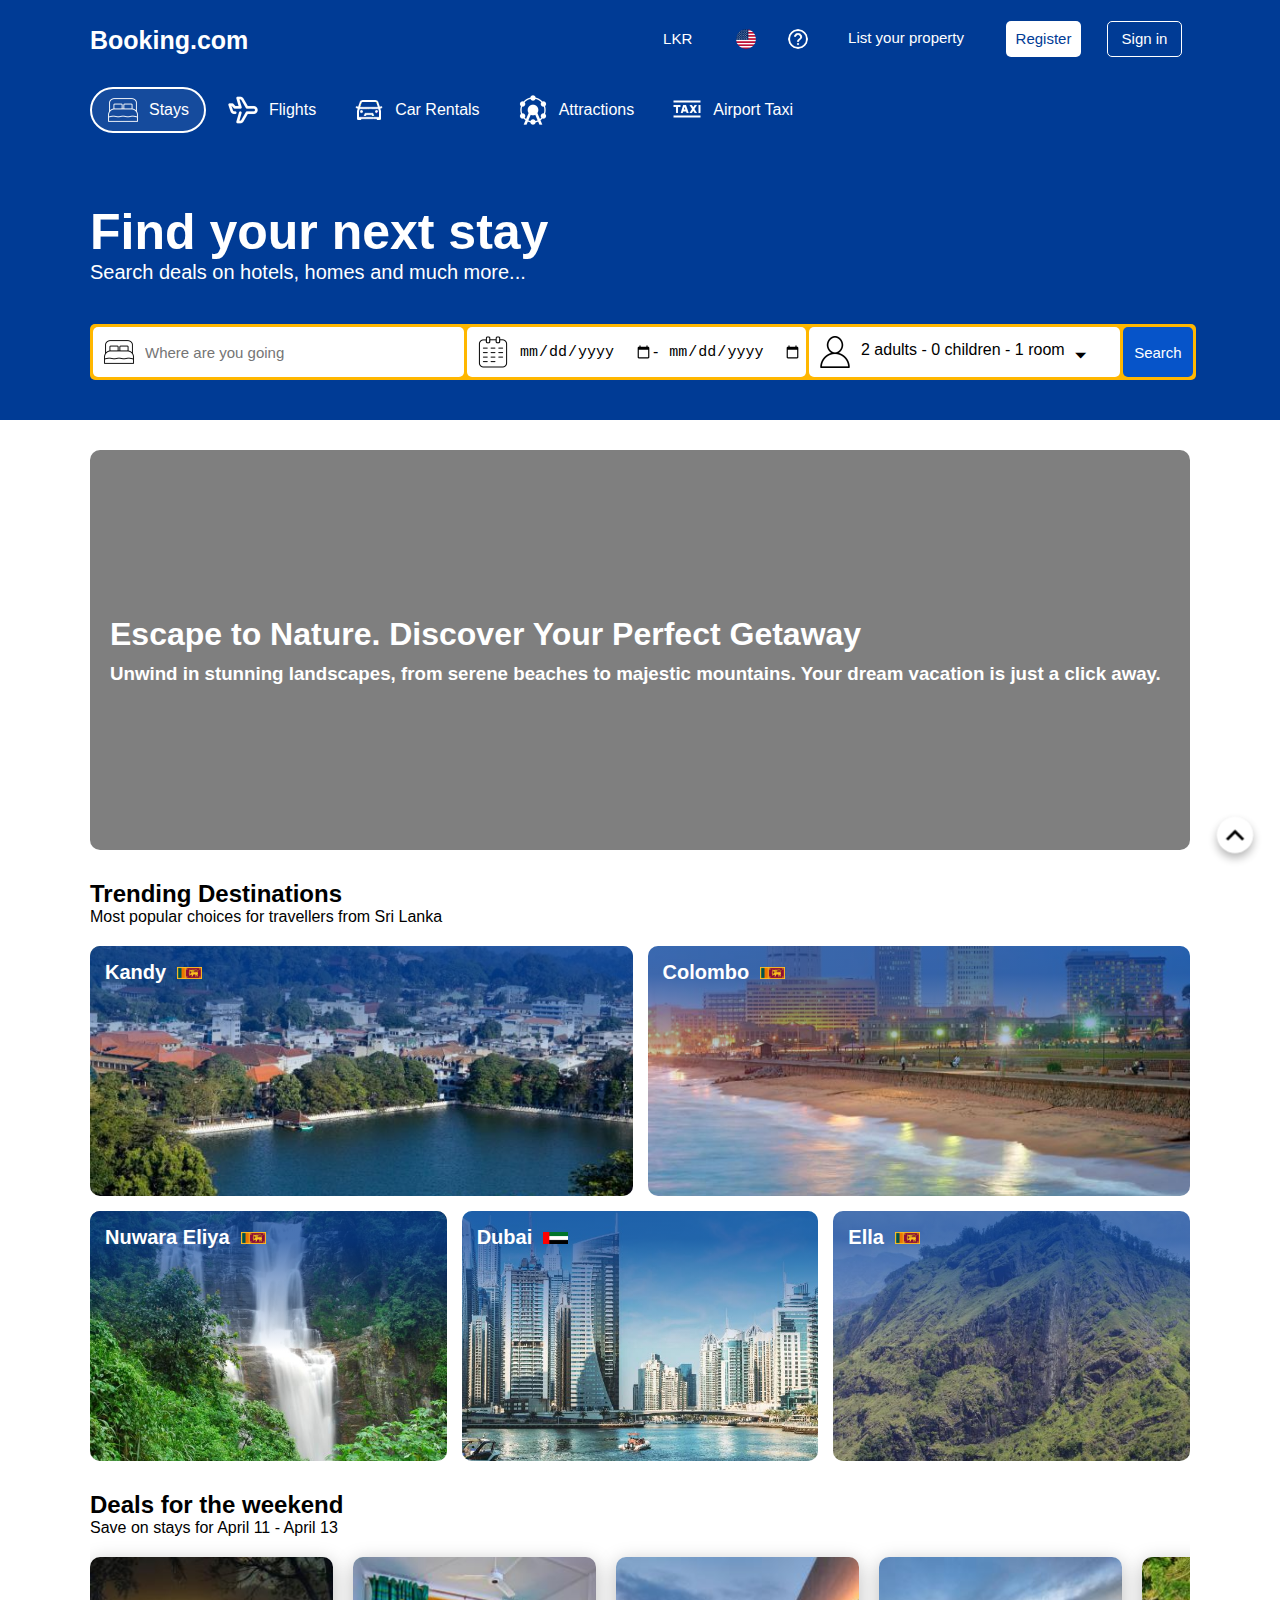
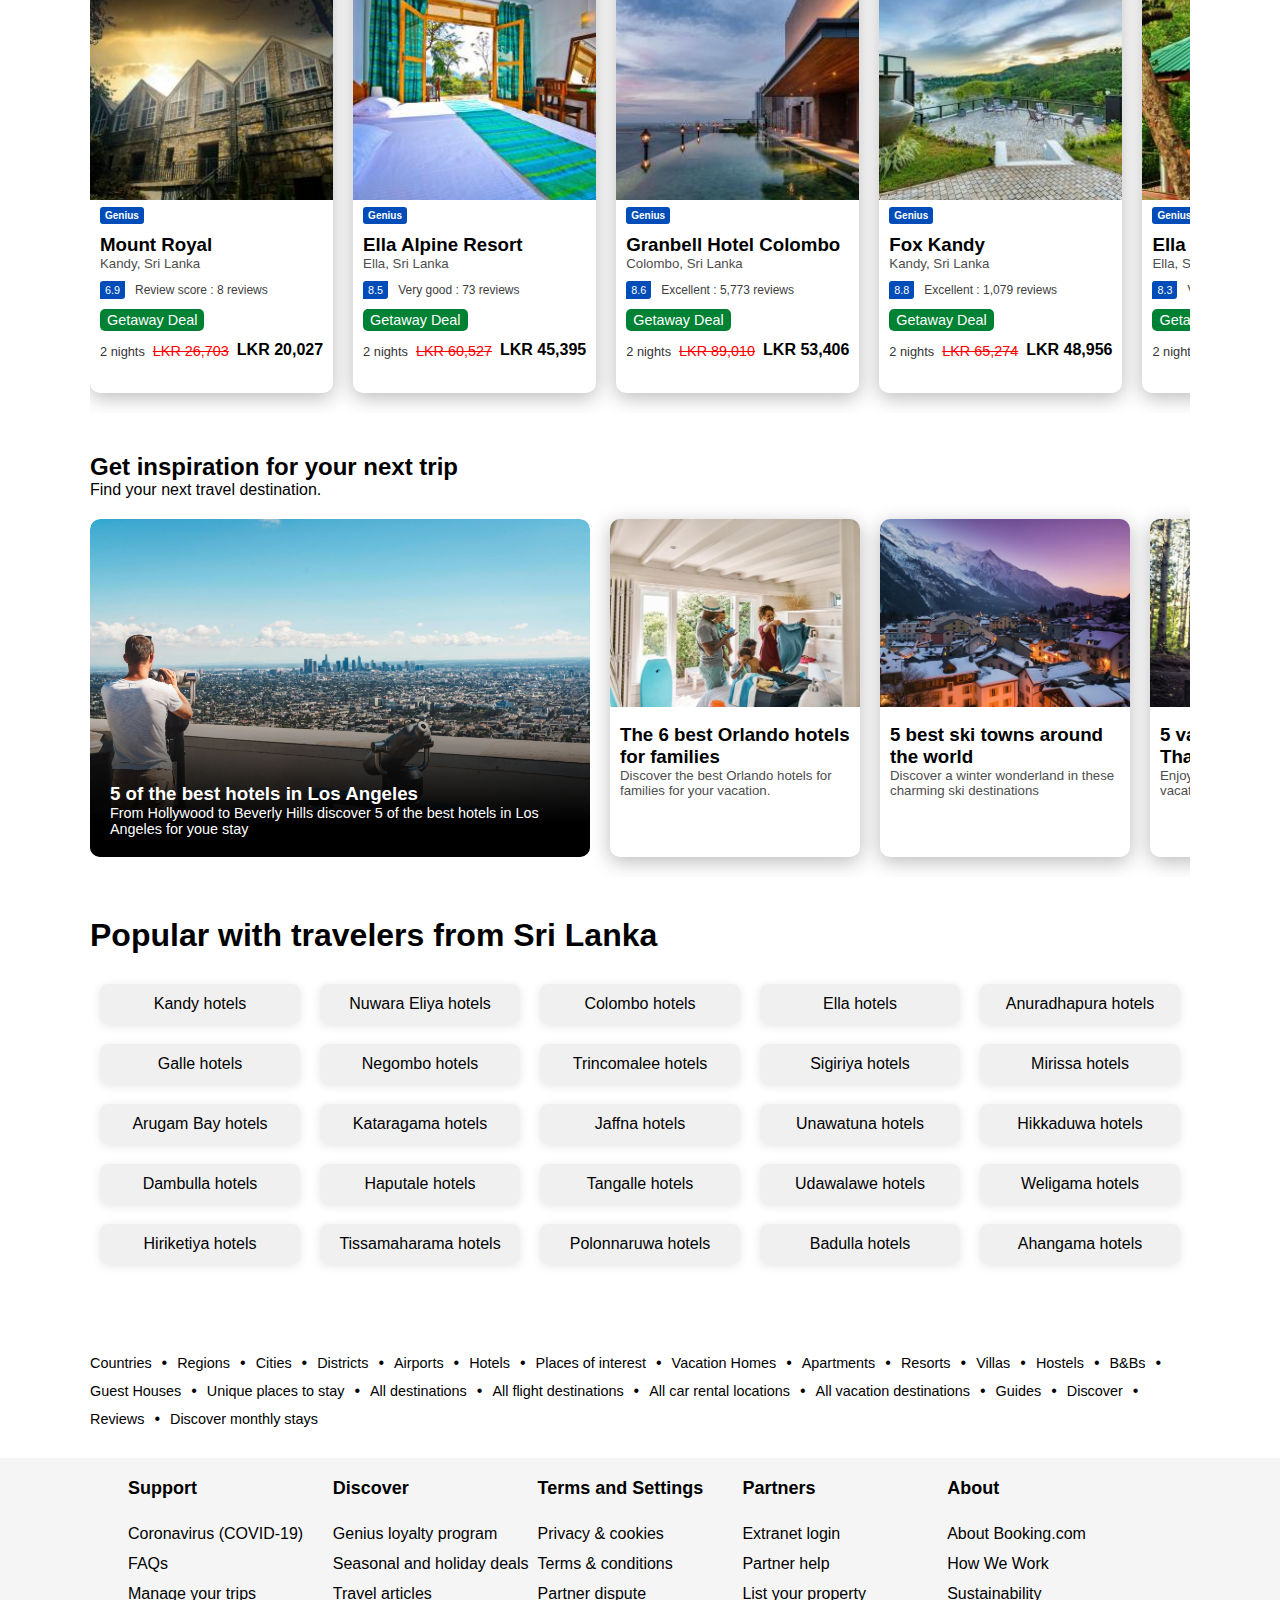
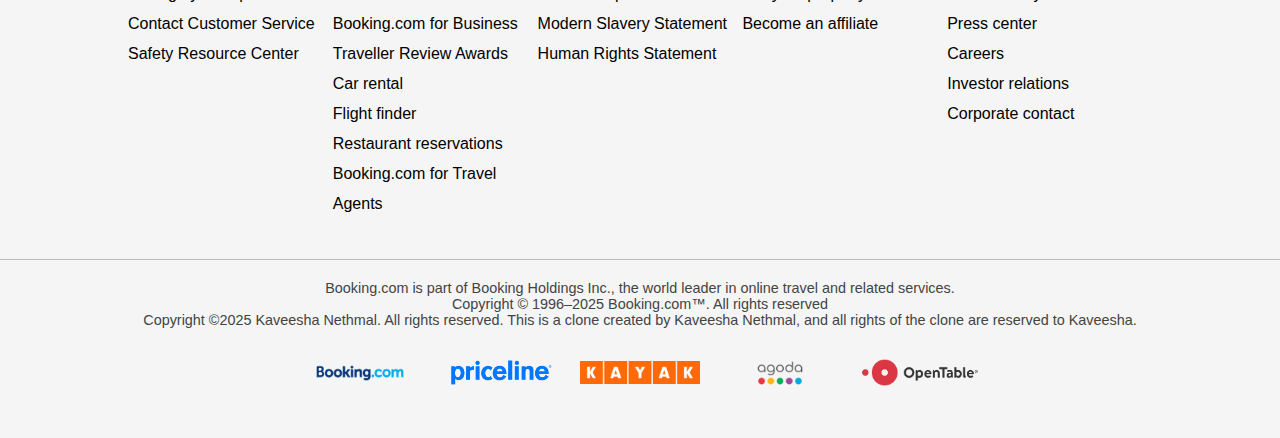
==== commit 4dbc9bed: "Updated notification" ====
--- a/index.html
+++ b/index.html
@@ -29,10 +29,10 @@
     </title>
     <link rel="stylesheet" href="style.css" />
 
-      <!-- Code By Kaveesha Nethmal 244176N -->
+    <!-- Code By Kaveesha Nethmal 244176N -->
   </head>
   <body>
-    <div class="firstAlertMessage">
+    <!-- <div class="firstAlertMessage">
       <div class="alert-message">
         <h3>Message for the reviewer from Kaveesha</h3>
         <h4>For your information:</h4>
@@ -51,7 +51,7 @@
           <button id="close-btn" onclick="hideNotification()">Close</button>
         </div>
       </div>
-    </div>
+    </div> -->
     <div class="main-section-wrapper">
       <div class="main-section">
         <div class="title-bar">
@@ -783,7 +783,7 @@
         />
       </div>
     </footer>
-      <!-- Code By Kaveesha Nethmal 244176N -->
+    <!-- Code By Kaveesha Nethmal 244176N -->
     <script src="main.js"></script>
   </body>
 </html>
